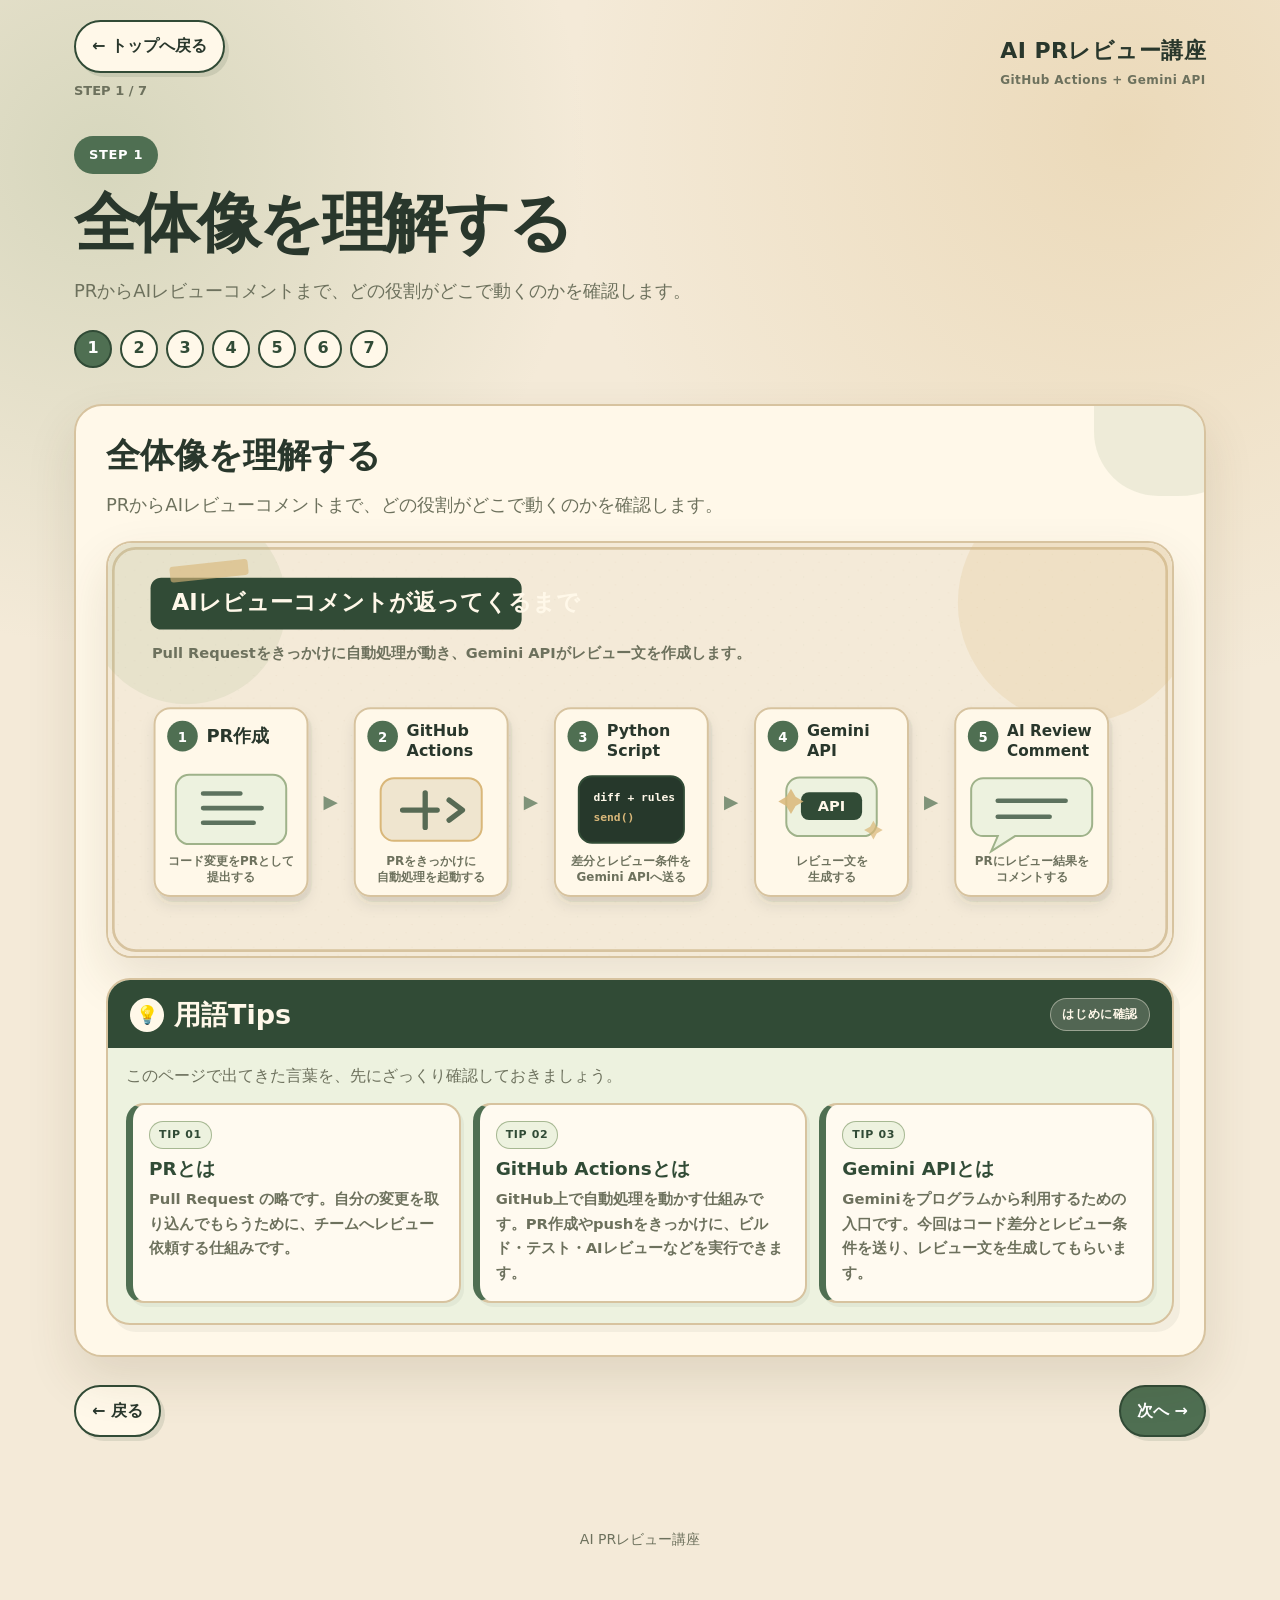
==== step01.html @ 8da4e9be "移動" ====
<!doctype html><html lang="ja"><head><meta charset="UTF-8"><meta name="viewport" content="width=device-width, initial-scale=1.0"><title>STEP 1 | 全体像を理解する</title><link rel="stylesheet" href="css/style.css"></head><body>
<header class="header"><div class="container topbar"><div><a class="backlink" href="index.html">← トップへ戻る</a><div class="breadcrumbs">STEP 1 / 7</div></div><div class="logo">AI PRレビュー講座<small>GitHub Actions + Gemini API</small></div></div></header>
<main class="container"><div class="page-title"><span class="label">STEP 1</span><h1>全体像を理解する</h1><p>PRからAIレビューコメントまで、どの役割がどこで動くのかを確認します。</p><div class="progress"><a class="current" href="step01.html">1</a><a class="" href="step02.html">2</a><a class="" href="step03.html">3</a><a class="" href="step04.html">4</a><a class="" href="step05.html">5</a><a class="" href="step06.html">6</a><a class="" href="step07.html">7</a></div></div>
<section class="section tips-section"><h2>全体像を理解する</h2><p class="lead">PRからAIレビューコメントまで、どの役割がどこで動くのかを確認します。</p><figure class="figure"><img src="assets/step1_ai_review_flow.svg" alt="AIレビューコメントが返ってくるまでの流れ"></figure><div class="tips-block"><div class="tips-heading"><div class="tips-title"><span class="tips-icon">💡</span><h2>用語Tips</h2></div><span class="tips-sub">はじめに確認</span></div><p class="lead">このページで出てきた言葉を、先にざっくり確認しておきましょう。</p><div class="tips-grid"><div class="tips-card"><span class="tips-label">TIP 01</span><h3>PRとは</h3><p>Pull Request の略です。自分の変更を取り込んでもらうために、チームへレビュー依頼する仕組みです。</p></div><div class="tips-card"><span class="tips-label">TIP 02</span><h3>GitHub Actionsとは</h3><p>GitHub上で自動処理を動かす仕組みです。PR作成やpushをきっかけに、ビルド・テスト・AIレビューなどを実行できます。</p></div><div class="tips-card"><span class="tips-label">TIP 03</span><h3>Gemini APIとは</h3><p>Geminiをプログラムから利用するための入口です。今回はコード差分とレビュー条件を送り、レビュー文を生成してもらいます。</p></div></div></div></section>
<div class="nav-footer"><a class="btn" href="index.html">← 戻る</a><a class="btn primary" href="step02.html">次へ →</a></div></main><div class="footer">AI PRレビュー講座</div><script src="js/main.js"></script></body></html>
---- css/style.css ----
:root{
  --paper:#f4ead8;
  --paper-2:#efe0c6;
  --ink:#29372c;
  --muted:#6d715d;
  --green:#4f6f52;
  --green-dark:#314b36;
  --sage:#9fb28a;
  --sand:#d9b779;
  --cream:#fff8e9;
  --line:#d7c39f;
  --accent:#a96d3a;
  --shadow:0 22px 50px rgba(71,54,24,.12);
  --radius:28px;
}
*{box-sizing:border-box}
body{margin:0;font-family:system-ui,-apple-system,BlinkMacSystemFont,"Segoe UI",sans-serif;background:radial-gradient(circle at 8% 10%,rgba(159,178,138,.35),transparent 26%),radial-gradient(circle at 88% 8%,rgba(217,183,121,.32),transparent 30%),var(--paper);color:var(--ink);line-height:1.8}
a{color:inherit;text-decoration:none}.container{max-width:1180px;margin:0 auto;padding:0 24px}.header{padding:26px 0 12px}.topbar{display:flex;justify-content:space-between;align-items:center;gap:18px}.logo{font-weight:900;font-size:22px;letter-spacing:.02em}.logo small{display:block;color:var(--muted);font-size:12px;font-weight:700}.backlink,.btn{display:inline-flex;align-items:center;justify-content:center;gap:8px;border:2px solid var(--green-dark);border-radius:999px;background:var(--cream);padding:10px 16px;font-weight:900;box-shadow:4px 4px 0 rgba(49,75,54,.12)}.btn.primary{background:var(--green);color:white;border-color:var(--green-dark)}.hero{padding:28px 0 30px}.hero-grid{display:grid;grid-template-columns:1.2fr .8fr;gap:28px;align-items:stretch}.hero-badge,.label,.step-no{display:inline-block;background:var(--green);color:white;border-radius:999px;padding:7px 15px;font-size:13px;font-weight:900;letter-spacing:.05em}.hero h1,.page-title h1{font-size:clamp(36px,5vw,64px);line-height:1.06;margin:16px 0 14px;letter-spacing:-.04em}.hero p,.page-title p,.lead{font-size:18px;color:var(--muted);max-width:820px}.card,.section,.hero-side,.step-card,.info-box{background:var(--cream);border:2px solid var(--line);border-radius:var(--radius);box-shadow:var(--shadow);position:relative;overflow:hidden}.card::before,.section::before,.step-card::before{content:"";position:absolute;right:-70px;top:-90px;width:180px;height:180px;border-radius:48% 52% 60% 40%;background:rgba(159,178,138,.18);z-index:0}.card>* , .section>* , .step-card>*{position:relative;z-index:1}.hero-side{padding:28px}.hero-side h3{font-size:24px;margin:0 0 8px}.hero-side ul{margin:10px 0 0;padding-left:1.2em;color:var(--muted)}.section{margin:28px 0;padding:34px}.section h2{font-size:34px;line-height:1.15;margin:0 0 14px}.section h3{font-size:22px;margin:26px 0 8px}.step-grid,.info-grid{display:grid;grid-template-columns:repeat(auto-fit,minmax(245px,1fr));gap:20px}.step-card{padding:24px;min-height:210px;display:flex;flex-direction:column}.step-card h3{font-size:23px;line-height:1.2;margin:6px 0}.step-card p{color:var(--muted);margin:0}.step-card .go{margin-top:auto;color:var(--green-dark);font-weight:900}.info-box{padding:20px}.info-box strong{font-size:18px;display:block;margin-bottom:6px}.note,.tip,.warn{border-radius:22px;border:2px solid;padding:16px 18px;margin:16px 0;font-weight:650}.note{background:#edf2df;border-color:#a8ba8f;color:#314b36}.tip{background:#fff5d9;border-color:#e0bb69;color:#684715}.warn{background:#f8e1cf;border-color:#c98a54;color:#683315}.figure{margin:20px 0}.figure img{display:block;width:100%;border:2px solid var(--line);border-radius:26px;background:#fffaf0;box-shadow:var(--shadow)}.figure figcaption{font-size:14px;color:var(--muted);margin-top:8px}.progress{display:flex;gap:8px;flex-wrap:wrap;margin-top:22px}.progress span{display:grid;place-items:center;width:38px;height:38px;border-radius:50%;border:2px solid var(--green-dark);background:var(--cream);font-weight:900;color:var(--green-dark)}.progress .current{background:var(--green);color:#fff}.page-title{padding:24px 0 8px}.breadcrumbs{color:var(--muted);font-weight:800;font-size:13px;margin-top:6px}.table-wrap{overflow:auto}table{width:100%;border-collapse:separate;border-spacing:0;border:2px solid var(--line);border-radius:20px;overflow:hidden;background:#fffaf0}th,td{padding:14px 16px;border-bottom:1px solid var(--line);vertical-align:top}th{background:#e8dcc4;color:var(--green-dark);text-align:left}.path,code{font-family:ui-monospace,SFMono-Regular,Menlo,Consolas,monospace;background:#efe5cf;border:1px solid #dac6a1;border-radius:8px;padding:2px 7px;color:#3e4f37}pre{background:#26382b;color:#fff8e9;padding:20px;border-radius:24px;overflow:auto;border:2px solid var(--green-dark);box-shadow:inset 0 0 0 1px rgba(255,255,255,.08)}pre code{background:transparent;border:0;color:inherit;padding:0}.dual,.callout-grid{display:grid;grid-template-columns:1fr 1fr;gap:20px}.nav-footer{display:flex;justify-content:space-between;gap:14px;margin:28px 0 60px;flex-wrap:wrap}.list-check{list-style:none;padding-left:0}.list-check li{padding-left:32px;position:relative;margin:10px 0}.list-check li:before{content:"";position:absolute;left:0;top:.52em;width:18px;height:18px;border-radius:50%;background:var(--sage);box-shadow:inset 0 0 0 5px var(--cream);border:2px solid var(--green)}.footer{text-align:center;color:var(--muted);padding:30px 0 55px;font-size:14px}@media(max-width:860px){.hero-grid,.dual,.callout-grid{grid-template-columns:1fr}.section{padding:24px}.container{padding:0 18px}.hero h1,.page-title h1{font-size:36px}}

/* v2 adjustments */
.hero-side.compact{padding:26px 28px;display:flex;flex-direction:column;justify-content:center;min-height:300px}
.hero-side.compact h3{margin:0 0 16px;font-size:26px;line-height:1.2}
.hero-side.compact ul{display:none}
.feature-list{display:grid;grid-template-columns:1fr;gap:10px;margin:0}
.feature-item{display:grid;grid-template-columns:44px 1fr;align-items:center;gap:12px;padding:12px 14px;border-radius:18px;background:#fffaf0;border:1.8px solid rgba(215,195,159,.9);box-shadow:4px 4px 0 rgba(49,75,54,.07)}
.feature-item span{display:grid;place-items:center;width:36px;height:36px;border-radius:50%;background:var(--green);color:#fff;font-size:13px;font-weight:900;letter-spacing:.02em}
.feature-item strong{font-size:15.5px;line-height:1.35;color:var(--ink)}
@media(max-width:860px){.hero-side.compact{min-height:auto}.feature-list{grid-template-columns:1fr 1fr}.feature-item{grid-template-columns:1fr;text-align:center}.feature-item span{margin:auto}}
@media(max-width:560px){.feature-list{grid-template-columns:1fr}}

/* v3 hero refinement */
.hero{padding:18px 0 26px}
.hero-grid{grid-template-columns:1.05fr .95fr;gap:30px;align-items:center}
.hero-main{display:flex;flex-direction:column;gap:14px;min-height:360px;justify-content:center}
.hero-title-card{position:relative;display:inline-block;padding:18px 18px 8px 0}
.hero-title-card:after{content:"";position:absolute;right:4%;top:16%;width:86px;height:22px;background:rgba(217,183,121,.42);transform:rotate(-9deg);border-radius:3px;z-index:0}
.hero-kicker{margin:14px 0 4px!important;font-size:14px!important;letter-spacing:.09em;text-transform:uppercase;color:var(--green-dark)!important;font-weight:900;max-width:none!important}
.hero h1{margin:0;display:flex;flex-direction:column;gap:2px;font-size:clamp(44px,5.2vw,72px);line-height:.98;letter-spacing:-.055em;position:relative;z-index:1}
.hero h1 span:last-child{padding-left:.36em}
.hero-lead{margin:0!important;font-size:18px!important;max-width:680px!important;color:var(--muted)!important}
.hero-mini-list{display:flex;flex-wrap:wrap;gap:10px;margin-top:4px}
.hero-mini-list span{display:inline-flex;align-items:center;gap:8px;padding:8px 13px;border-radius:999px;background:rgba(255,248,233,.78);border:1.8px solid var(--line);font-weight:900;color:var(--green-dark);box-shadow:3px 3px 0 rgba(49,75,54,.07)}
.hero-mini-list span:before{content:"";width:9px;height:9px;border-radius:50%;background:var(--sage);border:2px solid var(--green-dark)}
.hero-side.compact{min-height:330px;padding:24px 26px}
.hero-side.compact h3{font-size:28px;margin-bottom:18px}
.feature-list{gap:11px}
.feature-item{padding:13px 14px;grid-template-columns:42px 1fr}
.feature-item strong{font-size:16px}
@media(max-width:860px){.hero-grid{grid-template-columns:1fr}.hero-main{min-height:auto;justify-content:flex-start}.hero h1{font-size:clamp(42px,12vw,64px)}.hero h1 span:last-child{padding-left:0}.hero-title-card:after{right:12%;top:10%}.hero-mini-list{margin-bottom:4px}}

/* v4 hero title cleanup */
.hero{padding:14px 0 26px}
.hero-grid{grid-template-columns:1.08fr .92fr;gap:34px;align-items:center}
.hero-main{min-height:300px;justify-content:center;gap:16px}
.hero-main .hero-badge{width:max-content}
.hero-title-card,.hero-title-card:after,.hero-kicker,.hero-mini-list{display:none!important}
.hero-title-band{position:relative;display:inline-block;width:fit-content;max-width:100%;padding:18px 28px 20px;border-radius:10px;background:var(--green-dark);box-shadow:10px 10px 0 rgba(217,183,121,.32),0 18px 38px rgba(49,75,54,.12);transform:rotate(-1deg)}
.hero-title-band:before{content:"";position:absolute;left:26px;top:-16px;width:110px;height:24px;background:rgba(217,183,121,.55);border-radius:4px;transform:rotate(-7deg)}
.hero-title-band:after{content:"";position:absolute;right:32px;bottom:-13px;width:130px;height:22px;background:rgba(217,183,121,.38);border-radius:4px;transform:rotate(5deg)}
.hero h1{display:block;margin:0;white-space:nowrap;font-size:clamp(40px,4.6vw,64px);line-height:1.04;letter-spacing:-.05em;color:var(--cream);position:relative;z-index:1;text-shadow:2px 2px 0 rgba(0,0,0,.08)}
.hero-lead{margin:0!important;font-size:19px!important;max-width:720px!important;color:var(--muted)!important}
.hero-side.compact{min-height:280px;padding:24px 26px}
/* keep numbered badge style for feature list */
.feature-item span{font-size:13px;letter-spacing:.02em}
@media(max-width:860px){.hero-grid{grid-template-columns:1fr}.hero-main{min-height:auto}.hero-title-band{padding:16px 20px 18px}.hero h1{white-space:normal;font-size:clamp(38px,10vw,58px)}.hero-side.compact{min-height:auto}}

/* v5 first-view poster balance */
.header{padding:20px 0 10px}
.hero{padding:10px 0 22px}
.hero-grid{grid-template-columns:1.04fr .96fr;gap:28px;align-items:center}
.hero-main{min-height:260px;gap:14px}
.hero-title-band{padding:16px 26px 18px;border-radius:14px;transform:none;box-shadow:8px 8px 0 rgba(217,183,121,.34),0 16px 34px rgba(49,75,54,.11)}
.hero-title-band:before{left:22px;top:-13px;width:96px;height:20px}
.hero-title-band:after{right:28px;bottom:-11px;width:112px;height:18px}
.hero h1{white-space:nowrap;font-size:clamp(38px,4.25vw,58px);line-height:1.08;letter-spacing:-.045em}
.hero-lead{font-size:18px!important;max-width:660px!important}
.hero-side.compact{min-height:260px}
@media(max-width:860px){.header{padding-top:18px}.hero{padding-top:8px}.hero-grid{grid-template-columns:1fr;gap:22px}.hero-main{min-height:auto}.hero h1{white-space:normal;font-size:clamp(36px,9.8vw,54px)}}

/* v6 step card interactions */
.step-card{transition:transform .24s ease,box-shadow .24s ease,border-color .24s ease,background-color .24s ease}
.step-card .go{display:grid;place-items:center;align-self:flex-end;width:34px;height:34px;margin-top:auto;border-radius:50%;background:var(--green-dark);color:#fff;font-size:20px;line-height:1;font-weight:900;box-shadow:3px 3px 0 rgba(49,75,54,.12);transition:transform .24s ease,background-color .24s ease,box-shadow .24s ease}
.step-card:hover{transform:translateY(-4px);border-color:var(--sage);background:#fffaf0;box-shadow:0 28px 56px rgba(71,54,24,.16)}
.step-card:hover .go{transform:translateX(3px);background:var(--green);box-shadow:4px 4px 0 rgba(49,75,54,.16)}
.step-card:focus-visible{outline:3px solid var(--sand);outline-offset:4px}

/* v7 shared navigation interactions */
.backlink,.btn{transition:transform .24s ease,box-shadow .24s ease,background-color .24s ease,border-color .24s ease,color .24s ease}
.backlink:hover,.btn:hover{transform:translateY(-3px);border-color:var(--sage);background:#fffaf0;box-shadow:6px 8px 0 rgba(49,75,54,.14)}
.btn.primary:hover{background:var(--green-dark);border-color:var(--green-dark);color:#fff}
.backlink:focus-visible,.btn:focus-visible{outline:3px solid var(--sand);outline-offset:4px}
.progress a{display:grid;place-items:center;width:38px;height:38px;border-radius:50%;border:2px solid var(--green-dark);background:var(--cream);font-weight:900;color:var(--green-dark);transition:transform .24s ease,box-shadow .24s ease,background-color .24s ease,border-color .24s ease,color .24s ease}
.progress a:hover{transform:translateY(-3px);border-color:var(--sage);background:#fffaf0;box-shadow:4px 6px 0 rgba(49,75,54,.12)}
.progress a.current{background:var(--green);color:#fff}
.progress a.current:hover{border-color:var(--green-dark);background:var(--green);box-shadow:4px 6px 0 rgba(49,75,54,.14)}
.progress a:focus-visible{outline:3px solid var(--sand);outline-offset:3px}

/* v8 term tips */
.tips-section{padding:30px}
.tips-section>.lead{margin:0 0 18px}
.tips-block{position:relative;margin-top:18px;padding:0 18px 20px;border:2px solid var(--line);border-radius:24px;background:#edf2df;box-shadow:6px 7px 0 rgba(49,75,54,.06);overflow:hidden}
.tips-heading{display:flex;align-items:center;justify-content:space-between;gap:12px;margin:0 -18px 14px;padding:18px 22px 16px;background:var(--green-dark);color:#fff8e9;flex-wrap:wrap}
.tips-title{display:flex;align-items:center;gap:10px}
.tips-icon{display:grid;place-items:center;width:34px;height:34px;border-radius:50%;background:var(--cream);color:var(--green-dark);font-size:18px;line-height:1}
.tips-heading h2{font-size:27px;margin:0;color:#fff8e9;line-height:1.1}
.tips-sub{display:inline-flex;align-items:center;border-radius:999px;background:rgba(255,248,233,.16);border:1.8px solid rgba(255,248,233,.42);padding:5px 11px;color:#fff8e9;font-size:12px;font-weight:900;letter-spacing:.05em}
.tips-block>.lead{margin:0 0 13px;font-size:16px}
.tips-grid{display:grid;grid-template-columns:repeat(3,minmax(0,1fr));gap:12px}
.tips-card{position:relative;background:#fffaf0;border:2px solid var(--line);border-left:7px solid var(--green);border-radius:18px;padding:14px 16px 15px;box-shadow:3px 4px 0 rgba(49,75,54,.06)}
.tips-label{display:inline-flex;width:max-content;margin-bottom:8px;border-radius:999px;background:#edf2df;border:1.6px solid rgba(159,178,138,.9);color:var(--green-dark);padding:3px 9px;font-size:11px;font-weight:900;letter-spacing:.06em}
.tips-card h3{margin:0 0 7px;font-size:18.5px;line-height:1.25;color:var(--green-dark)}
.tips-card p{margin:0;color:var(--muted);font-size:14.8px;font-weight:650;line-height:1.66;word-break:normal;overflow-wrap:normal;line-break:strict}
@media(max-width:980px){.tips-grid{grid-template-columns:repeat(2,minmax(0,1fr))}}
@media(max-width:680px){.tips-grid{grid-template-columns:1fr}.tips-section{padding:24px}.tips-block{padding:18px}}

/* v9 procedure cards */
.procedure-list{display:grid;gap:20px;margin-top:22px}
.procedure-card{background:#fffaf0;border:2px solid var(--line);border-radius:24px;box-shadow:6px 7px 0 rgba(49,75,54,.07);overflow:hidden}
.procedure-heading{display:flex;align-items:center;gap:12px;background:var(--green-dark);color:#fff8e9;padding:16px 20px}
.procedure-heading span{display:grid;place-items:center;width:38px;height:38px;border-radius:50%;background:var(--cream);color:var(--green-dark);font-weight:900;flex:0 0 auto}
.procedure-heading h3{margin:0;font-size:23px;line-height:1.25;color:#fff8e9}
.procedure-lead{margin:18px 22px 0;color:var(--muted);font-size:17px;font-weight:700;line-height:1.75}
.procedure-card .list-check{display:grid;grid-template-columns:repeat(2,minmax(0,1fr));gap:8px 18px;margin:18px 20px 16px}
.procedure-card .list-check li{margin:0;color:var(--ink);font-weight:700;line-height:1.65}
.procedure-note{margin:0 20px 20px;padding:14px 16px;border:2px solid rgba(159,178,138,.8);border-radius:18px;background:#edf2df;color:var(--green-dark)}
.procedure-note strong{display:block;margin-bottom:4px;font-size:15px}
.procedure-note p{margin:0;font-weight:700;line-height:1.7}
.image-placeholder{display:grid;place-items:center;min-height:170px;margin:0 20px 18px;border:2px dashed #d7c39f;border-radius:22px;background:linear-gradient(135deg,rgba(255,248,233,.9),rgba(239,224,198,.62));color:var(--muted)}
.image-placeholder span{display:inline-flex;border-radius:999px;background:var(--cream);border:1.8px solid var(--line);padding:8px 14px;font-weight:900;color:var(--green-dark)}
@media(max-width:860px){.procedure-card .list-check{grid-template-columns:1fr}.procedure-heading{align-items:flex-start}.image-placeholder{min-height:140px}}

/* v10 screenshot steps */
.screenshot-flow{margin:20px 22px}
.screenshot-step{margin:0;padding:0 0 28px}
.screenshot-step+.screenshot-step{border-top:2px solid rgba(215,195,159,.85);padding-top:30px}
.screenshot-no{display:inline-flex;width:max-content;margin-bottom:8px;border-radius:999px;background:var(--green-dark);color:#fff8e9;padding:4px 10px;font-size:12px;font-weight:900;letter-spacing:.04em}
.screenshot-step img,.step-image{display:block;width:100%;max-width:100%;margin-top:14px;object-fit:contain;border:2px solid rgba(215,195,159,.95);border-radius:18px;background:#fff;box-shadow:0 12px 24px rgba(71,54,24,.10)}
.step-image-wide{width:100%;max-width:100%}
.step-image-dialog{width:auto;max-width:680px;margin-left:auto;margin-right:auto}
.screenshot-step-dialog{text-align:left;padding-bottom:24px}
.screenshot-step-dialog .step-image-dialog{display:block;width:min(100%,640px);max-width:640px;margin-left:0;margin-right:auto}
.screenshot-step-dialog+.screenshot-step-dialog{padding-top:26px}
.screenshot-step figcaption{margin:0;color:var(--muted);font-size:16px;font-weight:650;line-height:1.75;word-break:normal;overflow-wrap:normal;line-break:strict}
.screenshot-step figcaption strong{display:block;margin-bottom:4px;color:var(--green-dark);font-size:22px;line-height:1.35}
.screenshot-step figcaption p{margin:0}
.screenshot-step figcaption p+p{margin-top:4px}
.security-note{margin:0 20px 20px;padding:16px 18px;border:2px solid #c98a54;border-radius:18px;background:#f8e1cf;color:#683315}
.security-note strong{display:block;margin-bottom:5px;font-size:17px}
.security-note p{margin:0;font-weight:700;line-height:1.7}
.security-note p+p{margin-top:3px}
@media(max-width:860px){.screenshot-flow{margin:18px}.screenshot-step figcaption strong{font-size:20px}}

/* v11 YAML explanation labels */
.yaml-explain .info-box strong{display:block;width:100%;min-height:0;margin-bottom:12px}
.yaml-explain .info-box strong code{display:block;width:100%;max-width:100%;box-sizing:border-box;padding:9px 12px;line-height:1.42;white-space:normal;word-break:keep-all;overflow-wrap:normal}
.yaml-explain .info-box strong code.yaml-label-compact{font-size:15px;line-height:1.36;padding:9px 10px}
.yaml-explain .info-box strong code.yaml-label-long{font-size:13.5px;line-height:1.34;padding:9px 8px}

/* v12 Python explanation labels */
.python-explain .info-box strong{display:block;width:100%;min-height:0;margin-bottom:12px}
.python-explain .info-box strong code{display:block;width:100%;max-width:100%;box-sizing:border-box;padding:9px 12px;line-height:1.42;white-space:normal;word-break:keep-all;overflow-wrap:normal}
.python-explain .info-box strong code.python-label-compact{font-size:15px;line-height:1.36;padding:9px 10px}

/* v13 Markdown explanation labels */
.md-explain .info-box strong{display:block;width:100%;min-height:0;margin-bottom:12px}
.md-explain .info-box strong code{display:block;width:100%;max-width:100%;box-sizing:border-box;padding:9px 12px;line-height:1.42;white-space:normal;word-break:keep-all;overflow-wrap:normal}

/* v14 STEP7 result screenshots */
.result-flow{display:grid;gap:24px;margin-top:24px}
.result-card{padding:22px;border:2px solid var(--line);border-radius:24px;background:#fffaf0;box-shadow:6px 7px 0 rgba(49,75,54,.07)}
.result-card h3{margin:0 0 8px;color:var(--green-dark)}
.result-card p{margin:0 0 16px;color:var(--muted);font-weight:650;line-height:1.75}
.result-image{display:block;max-width:100%;height:auto;border:2px solid rgba(215,195,159,.95);border-radius:18px;background:#fff;box-shadow:0 14px 28px rgba(71,54,24,.12)}
.result-image-comment{width:min(100%,820px)}
.result-image-checks{width:min(100%,980px)}
.result-section .note .list-check{margin:12px 0 0}
@media(max-width:680px){.result-card{padding:18px}.result-image-comment,.result-image-checks{width:100%}}
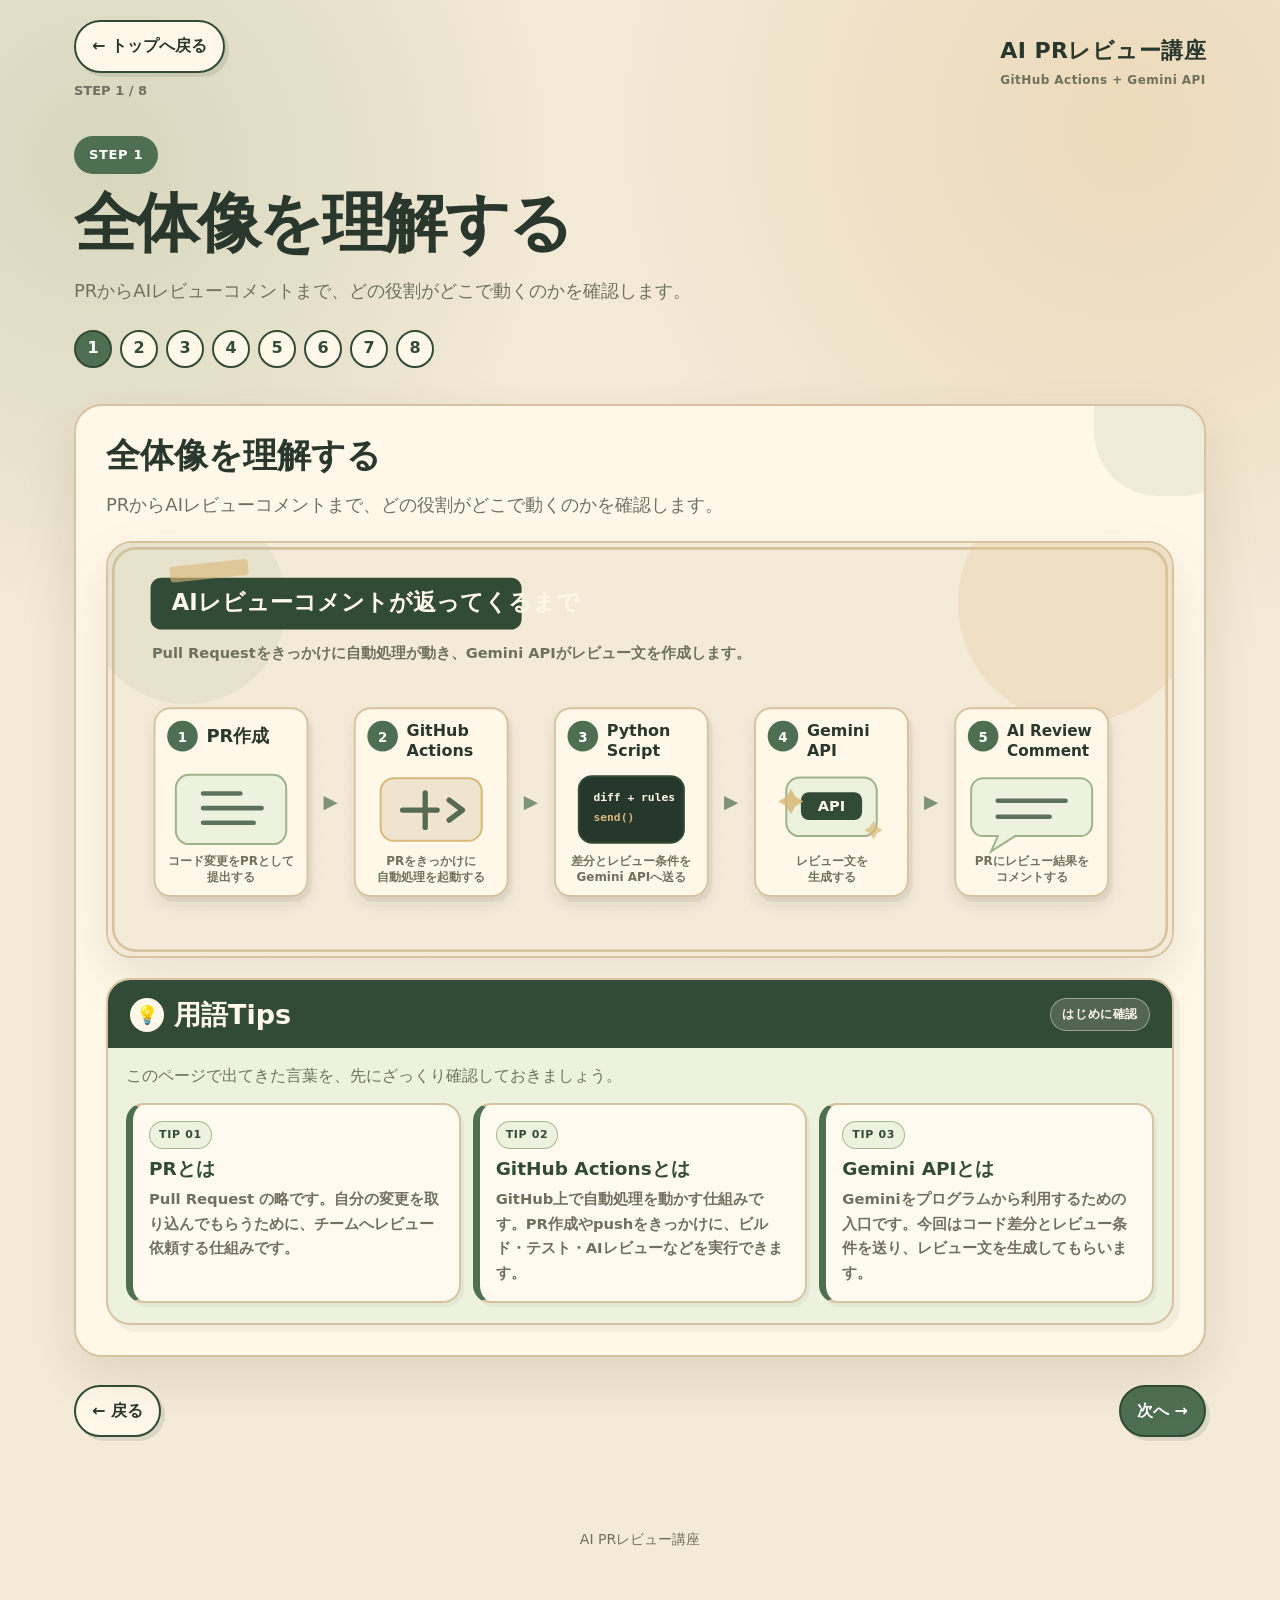
==== commit e32cbe38: "Update step flow and add SourceTree screenshots" ====
--- a/step01.html
+++ b/step01.html
@@ -1,5 +1,5 @@
 <!doctype html><html lang="ja"><head><meta charset="UTF-8"><meta name="viewport" content="width=device-width, initial-scale=1.0"><title>STEP 1 | 全体像を理解する</title><link rel="stylesheet" href="css/style.css"></head><body>
-<header class="header"><div class="container topbar"><div><a class="backlink" href="index.html">← トップへ戻る</a><div class="breadcrumbs">STEP 1 / 7</div></div><div class="logo">AI PRレビュー講座<small>GitHub Actions + Gemini API</small></div></div></header>
-<main class="container"><div class="page-title"><span class="label">STEP 1</span><h1>全体像を理解する</h1><p>PRからAIレビューコメントまで、どの役割がどこで動くのかを確認します。</p><div class="progress"><a class="current" href="step01.html">1</a><a class="" href="step02.html">2</a><a class="" href="step03.html">3</a><a class="" href="step04.html">4</a><a class="" href="step05.html">5</a><a class="" href="step06.html">6</a><a class="" href="step07.html">7</a></div></div>
+<header class="header"><div class="container topbar"><div><a class="backlink" href="./">← トップへ戻る</a><div class="breadcrumbs">STEP 1 / 8</div></div><div class="logo">AI PRレビュー講座<small>GitHub Actions + Gemini API</small></div></div></header>
+<main class="container"><div class="page-title"><span class="label">STEP 1</span><h1>全体像を理解する</h1><p>PRからAIレビューコメントまで、どの役割がどこで動くのかを確認します。</p><div class="progress"><a class="current" href="step01.html">1</a><a class="" href="step02.html">2</a><a class="" href="step03.html">3</a><a class="" href="step04.html">4</a><a class="" href="step05.html">5</a><a class="" href="step06.html">6</a><a class="" href="step07.html">7</a><a class="" href="step08.html">8</a></div></div>
 <section class="section tips-section"><h2>全体像を理解する</h2><p class="lead">PRからAIレビューコメントまで、どの役割がどこで動くのかを確認します。</p><figure class="figure"><img src="assets/step1_ai_review_flow.svg" alt="AIレビューコメントが返ってくるまでの流れ"></figure><div class="tips-block"><div class="tips-heading"><div class="tips-title"><span class="tips-icon">💡</span><h2>用語Tips</h2></div><span class="tips-sub">はじめに確認</span></div><p class="lead">このページで出てきた言葉を、先にざっくり確認しておきましょう。</p><div class="tips-grid"><div class="tips-card"><span class="tips-label">TIP 01</span><h3>PRとは</h3><p>Pull Request の略です。自分の変更を取り込んでもらうために、チームへレビュー依頼する仕組みです。</p></div><div class="tips-card"><span class="tips-label">TIP 02</span><h3>GitHub Actionsとは</h3><p>GitHub上で自動処理を動かす仕組みです。PR作成やpushをきっかけに、ビルド・テスト・AIレビューなどを実行できます。</p></div><div class="tips-card"><span class="tips-label">TIP 03</span><h3>Gemini APIとは</h3><p>Geminiをプログラムから利用するための入口です。今回はコード差分とレビュー条件を送り、レビュー文を生成してもらいます。</p></div></div></div></section>
-<div class="nav-footer"><a class="btn" href="index.html">← 戻る</a><a class="btn primary" href="step02.html">次へ →</a></div></main><div class="footer">AI PRレビュー講座</div><script src="js/main.js"></script></body></html>
+<div class="nav-footer"><a class="btn" href="./">← 戻る</a><a class="btn primary" href="step02.html">次へ →</a></div></main><div class="footer">AI PRレビュー講座</div><script src="js/main.js"></script></body></html>
--- a/css/style.css
+++ b/css/style.css
@@ -175,3 +175,21 @@
 .result-image-checks{width:min(100%,980px)}
 .result-section .note .list-check{margin:12px 0 0}
 @media(max-width:680px){.result-card{padding:18px}.result-image-comment,.result-image-checks{width:100%}}
+
+/* v15 STEP7 branch flow */
+.placeholder-figure{margin:18px 20px 20px}
+.placeholder-figure .image-placeholder{margin:0;min-height:190px}
+.placeholder-figure figcaption{margin-top:9px;color:var(--muted);font-size:14px;font-weight:700}
+.branch-name{display:inline-flex;max-width:100%;margin:8px 0 18px;padding:14px 16px;border:2px solid var(--line);border-radius:18px;background:#fffaf0;box-shadow:4px 5px 0 rgba(49,75,54,.07)}
+.branch-name code{font-size:18px;white-space:normal;word-break:break-word}
+.note p,.warn p{margin:6px 0 0}
+@media(max-width:680px){.placeholder-figure{margin:16px 0}.placeholder-figure .image-placeholder{min-height:150px}.branch-name code{font-size:15px}}
+
+/* v16 STEP7 SourceTree screenshots */
+.step-screenshot-block{margin:24px 0;padding:20px;border:2px solid var(--line);border-radius:24px;background:#fffaf0;box-shadow:6px 7px 0 rgba(49,75,54,.06)}
+.step-screenshot-title{margin:0 0 8px!important;color:var(--green-dark);font-size:23px!important;line-height:1.3}
+.step-screenshot-desc{margin:0 0 16px;color:var(--muted);font-size:16px;font-weight:650;line-height:1.75}
+.step-screenshot-image{display:block;width:min(100%,920px);max-width:100%;height:auto;margin:16px auto 0;border:2px solid rgba(215,195,159,.95);border-radius:18px;background:#fff;box-shadow:0 14px 28px rgba(71,54,24,.12)}
+.step-screenshot-caption{margin:10px auto 0;width:min(100%,920px);color:var(--muted);font-size:14px;font-weight:700;line-height:1.65}
+.step-screenshot-block .note,.step-screenshot-block .warn{margin:14px 0 16px}
+@media(max-width:680px){.step-screenshot-block{padding:16px}.step-screenshot-title{font-size:20px!important}.step-screenshot-image{border-radius:14px}}
